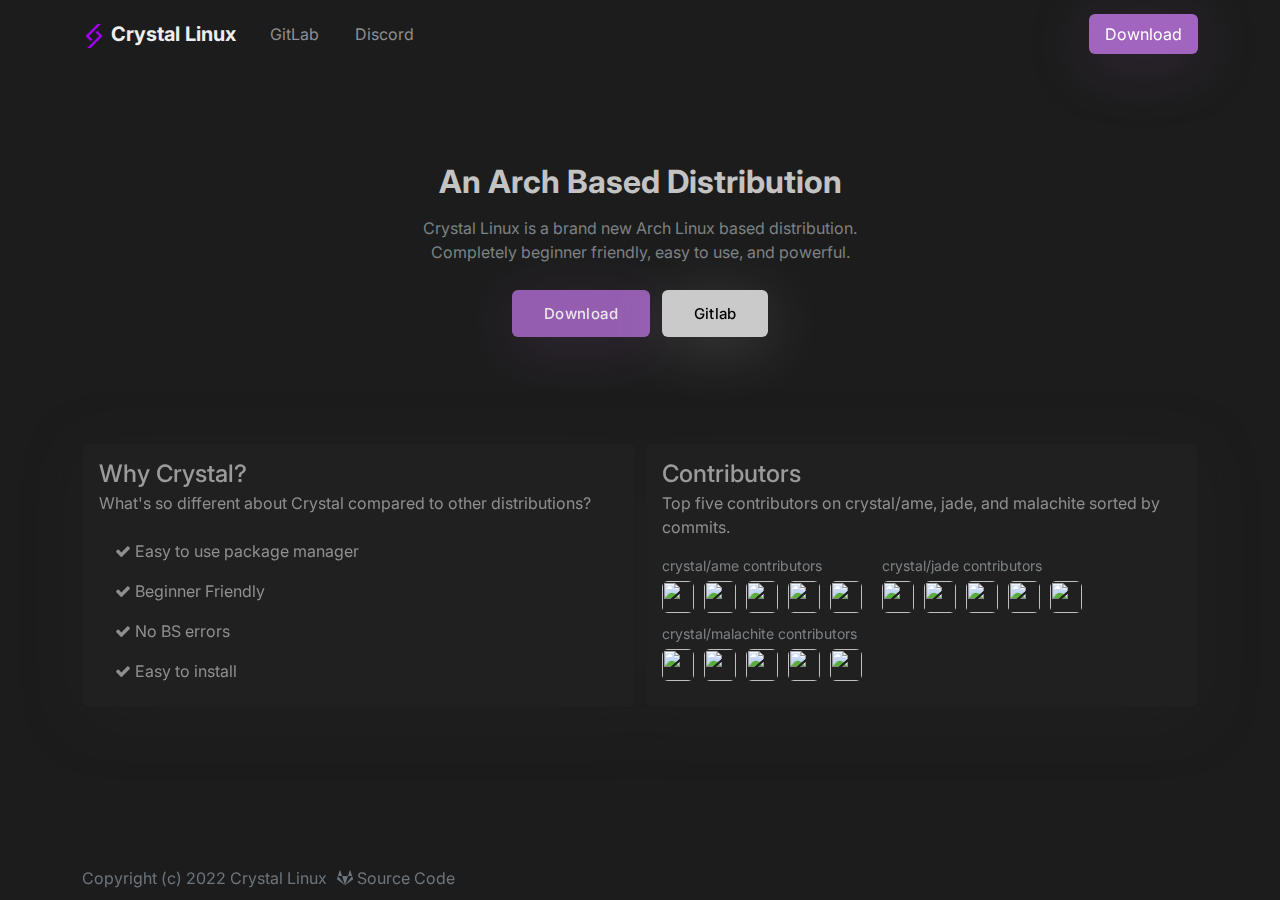
==== index.html @ a9aae49c "Update index.html" ====
<!DOCTYPE html>
<html lang="en">

<head>
    <meta charset="utf-8">
    <meta name="viewport" content="width=device-width, initial-scale=1.0, shrink-to-fit=no">
    <title>Crystal Linux</title>
    <link rel="stylesheet" href="assets/bootstrap/css/bootstrap.min.css">
    <link rel="stylesheet" href="https://fonts.googleapis.com/css?family=Inter:300,400,500,600,700&amp;display=swap">
    <link rel="stylesheet" href="assets/fonts/fontawesome-all.min.css">
    <link rel="stylesheet" href="assets/fonts/font-awesome.min.css">
    <link rel="stylesheet" href="assets/fonts/fontawesome5-overrides.min.css">
    <link rel="stylesheet" href="assets/css/index.css">
    <link rel="stylesheet" href="assets/css/nav.css">
    <link rel="stylesheet" href="assets/css/styles.css">
    <link rel="apple-touch-icon" sizes="180x180" href="assets/favicons/apple-touch-icon.png">
    <link rel="icon" type="image/png" sizes="32x32" href="assets/favicons/favicon-32x32.png">
    <link rel="icon" type="image/png" sizes="16x16" href="assets/favicons/favicon-16x16.png">
    <link rel="manifest" href="assets/favicons/site.webmanifest">
    <link rel="mask-icon" href="assets/favicons/safari-pinned-tab.svg" color="#a900ff">
    <meta name="apple-mobile-web-app-title" content="Crystal Linux">
    <meta name="application-name" content="Crystal Linux">
    <meta name="msapplication-TileColor" content="#603cba">
    <meta name="theme-color" content="#ffffff">
    <!-- discord embed -->
    <!-- COMMON TAGS -->
    <meta charset="utf-8">
    <title>Crystal Linux</title>
    <!-- Search Engine -->
    <meta name="description" content="Crystal Linux is a brand new Arch Linux based distribution. Completely beginner friendly, easy to use, and powerful.">
    <meta name="image" content="https://git.tar.black/crystal/branding/-/raw/main/logos/crystal-logo-minimal.png">
    <!-- Schema.org for Google -->
    <meta itemprop="name" content="Crystal - Official Site">
    <meta itemprop="description" content="Crystal Linux is a brand new Arch Linux based distribution. Completely beginner friendly, easy to use, and powerful.">
    <meta itemprop="image" content="https://git.tar.black/crystal/branding/-/raw/main/logos/crystal-logo-minimal.png">
    <!-- Open Graph general (Facebook, Pinterest & Google+) -->
    <meta name="og:title" content="Crystal - Official Site">
    <meta name="og:description" content="Crystal Linux is a brand new Arch Linux based distribution. Completely beginner friendly, easy to use, and powerful.">
    <meta name="og:image" content="https://git.tar.black/crystal/branding/-/raw/main/logos/crystal-logo-minimal.png">
    <meta name="og:url" content="https://getcryst.al">
    <meta name="og:site_name" content="Crystal Linux Site">
    <meta name="og:type" content="website">
    <meta content="#a900ff" data-react-helmet="true" name="theme-color" />
    <!-- discord embed end-->
</head>

<body style="font-family: Inter, sans-serif;background: #1c1c1c;color: #eee;">
    <nav class="navbar navbar-light navbar-expand-lg navigation-clean-button" style="padding-top: 6px;padding-bottom: 6px;background: transparent;">
        <div class="container"><a class="navbar-brand" href="#" style="color: #eee;"><img src="assets/img/crystal-logo-minimal.png" width="24" height="24" style="vertical-align:middle;">&nbsp;Crystal Linux</a><button data-bs-toggle="collapse" class="navbar-toggler" data-bs-target="#navcol-1" style="border-width: 0px;"><span class="visually-hidden">Toggle navigation</span><span class="navbar-toggler-icon" style="filter: invert(100%) sepia(4%) saturate(2469%) hue-rotate(188deg) brightness(110%) contrast(87%);"></span></button>
            <div class="collapse navbar-collapse" id="navcol-1">
                <ul class="navbar-nav me-auto">
                    <li class="nav-item"><a class="nav-link active" href="https://git.tar.black/crystal" target="_blank" style="pointer-events: auto;">GitLab</a></li>
                    <li class="nav-item"><a class="nav-link active" href="https://discord.gg/JqJDfUaFdj" target="_blank" style="pointer-events: auto;">Discord</a></li>
                </ul><span class="navbar-text actions"> <a class="btn btn-light action-button" role="button" href="#" style="border-radius: 6px;background: #a165bf;filter: drop-shadow(0px 10px 30px rgba(161, 101, 191, 0.2));" onclick="window.open(&quot;https://repo.getcryst.al/crystal-latest.iso&quot;);">Download</a></span>
            </div>
        </div>
    </nav>
    <section class="highlight-clean" style="background: transparent;margin-top: 40px;">
        <div class="container">
            <div class="intro">
                <h2 class="text-center" style="color: #c3c3c3;margin-bottom: 10px;">An Arch Based Distribution<br></h2>
                <p class="text-center" style="margin-bottom: 0px;">Crystal Linux is a brand new Arch Linux based distribution. Completely beginner friendly, easy to use, and powerful.</p>
            </div>
            <div class="buttons" style="margin-top: -5px;"><a class="btn btn-primary text-capitalize" role="button" href="#" style="font-family: Inter, sans-serif;border-radius: 6px;font-weight: 500;font-size: 15px;background: #a165bf;filter: drop-shadow(0px 10px 30px rgba(161, 101, 191, 0.2));" onclick="window.open(&quot;https://repo.getcryst.al/crystal-latest.iso&quot;);">Download</a><button class="btn btn-light text-capitalize" type="button" style="border-radius: 6px;font-size: 15px;font-weight: 500;font-family: Inter, sans-serif;letter-spacing: 0.2px;filter: drop-shadow(0px 10px 30px rgba(221, 221, 221, 0.2));" onclick="window.open(&quot;https://git.tar.black/crystal&quot;);">Gitlab</button></div>
            <div class="card-group" style="margin-top: 100px;filter: drop-shadow(0px 10px 30px rgba(45, 45, 46, 0.2));">
                <div class="card mobile-compat-card" style="border-radius: 6px;background: #202021;margin-right: 5px;">
                    <div class="card-body">
                        <h4 class="card-title" style="font-family: Inter, sans-serif;color: rgba(238,238,238,0.6);margin-bottom: 2px;">Why Crystal?</h4>
                        <p class="card-text" style="color: rgb(142,143,143);margin-bottom: 16px;">What's so different about Crystal compared to other distributions?</p>
                        <div>
                            <ul class="list-group">
                                <li class="list-group-item" style="background: transparent;border-width: 0px;"><span style="color: rgb(142,143,143);"><i class="fa fa-check"></i>&nbsp;Easy to use package manager</span></li>
                                <li class="list-group-item" style="background: transparent;border-width: 0px;"><span style="color: rgb(142,143,143);"><i class="fa fa-check"></i>&nbsp;Beginner Friendly</span></li>
                                <li class="list-group-item" style="background: transparent;border-width: 0px;"><span style="color: rgb(142,143,143);"> <i class="fa fa-check"></i>&nbsp;No BS errors</span></li>
                                <li class="list-group-item" style="background: transparent;border-width: 0px;"><span style="color: rgb(142,143,143);"> <i class="fa fa-check"></i>&nbsp;Easy to install</span></li>
                            </ul>
                        </div>
                        <div></div>
                    </div>
                </div>
                <div class="card mobile-compat-card" style="border-radius: 6px;background: #202021;margin-left: 5px;">
                    <div class="card-body">
                        <h4 class="card-title" style="margin-bottom: 2px;color: rgba(238,238,238,0.6);">Contributors</h4>
                        <p class="card-text" style="color: rgb(142,143,143);">Top five contributors on crystal/ame, jade, and malachite sorted by commits.</p>
                        <div id="ame" style="margin-bottom: 10px;float:left;margin-right:10px">
                            <p style="margin-bottom: 5px;font-size: 14px;">crystal/ame&nbsp;contributors<br></p><img style="border-radius: 6px;margin-right: 10px;" width="32" height="32" src="https://identicon-api.herokuapp.com/arch/32?format=png"><img style="border-radius: 6px;margin-right: 10px;" width="32" height="32" src="https://identicon-api.herokuapp.com/example/32?format=png"><img style="border-radius: 6px;margin-right: 10px;" width="32" height="32" src="https://identicon-api.herokuapp.com/image/32?format=png"><img style="border-radius: 6px;margin-right: 10px;" width="32" height="32" src="https://identicon-api.herokuapp.com/thistakesalongtime/32?format=png"><img style="border-radius: 6px;margin-right: 10px;" width="32" height="32" src="https://identicon-api.herokuapp.com/ex1/32?format=png">
                        </div>
                        <div id="jade" style="margin-bottom: 10px;">
                            <p style="margin-bottom: 5px;font-size: 14px;">crystal/jade contributors<br></p><img style="border-radius: 6px;margin-right: 10px;" width="32" height="32" src="https://identicon-api.herokuapp.com/ex2/32?format=png"><img style="border-radius: 6px;margin-right: 10px;" width="32" height="32" src="https://identicon-api.herokuapp.com/ex3/32?format=png"><img style="border-radius: 6px;margin-right: 10px;" width="32" height="32" src="https://identicon-api.herokuapp.com/ex6/32?format=png"><img style="border-radius: 6px;margin-right: 10px;" width="32" height="32" src="https://identicon-api.herokuapp.com/linux/32?format=png"><img style="border-radius: 6px;margin-right: 10px;" width="32" height="32" src="https://identicon-api.herokuapp.com/freebsd/32?format=png">
                        </div>
                        <div id="mal">
                            <p style="margin-bottom: 5px;font-size: 14px;">crystal/malachite&nbsp;contributors<br></p><img style="border-radius: 6px;margin-right: 10px;" width="32" height="32" src="https://identicon-api.herokuapp.com/templeos/32?format=png"><img style="border-radius: 6px;margin-right: 10px;" width="32" height="32" src="https://identicon-api.herokuapp.com/c/32?format=png"><img style="border-radius: 6px;margin-right: 10px;" width="32" height="32" src="https://identicon-api.herokuapp.com/cpp/32?format=png"><img style="border-radius: 6px;margin-right: 10px;" width="32" height="32" src="https://identicon-api.herokuapp.com/csharp/32?format=png"><img style="border-radius: 6px;margin-right: 10px;" width="32" height="32" src="https://identicon-api.herokuapp.com/java/32?format=png">
                        </div>
                    </div>
                </div>
            </div>
            <footer class="text-center">
                <div class="mobile-footer-fix" style="position: fixed;bottom: 0;margin-bottom: 10px;"><span class="text-muted" style="margin-right: 10px;">Copyright (c) 2022 Crystal Linux</span><a class="link-secondary" href="https://git.tar.black/crystal/site" style="text-decoration:none" target="_blank"><i class="fab fa-gitlab"></i>&nbsp;Source Code</a></div>
            </footer>
        </div>
    </section>
    <script src="assets/bootstrap/js/bootstrap.min.js"></script>
</body>

</html>
---- assets/fonts/fontawesome5-overrides.min.css ----
.fab.fa-bitcoin:before{content:"\f379"}.far.fa-calendar:before,.fas.fa-calendar:before{content:"\f133"}.far.fa-clipboard:before,.fas.fa-clipboard:before{content:"\f328"}.fab.fa-facebook-f:before{content:"\f39e"}.fab.fa-google-plus:before{content:"\f2b3"}.fas.fa-hotel:before{content:"\f594"}.fab.fa-linkedin:before{content:"\f08c"}.fas.fa-reply:before{content:"\f3e5"}.fas.fa-thermometer:before{content:"\f491"}.fab.fa-vimeo:before{content:"\f40a"}.far.fa-window-close:before,.fas.fa-window-close:before{content:"\f410"}.fab.fa-youtube-square:before{content:"\f431"}
---- assets/css/index.css ----
.highlight-clean {
  color: #313437;
  background-color: #fff;
  padding: 50px 0;
}

.highlight-clean p {
  color: #7d8285;
}

.highlight-clean h2 {
  font-weight: bold;
  margin-bottom: 25px;
  line-height: 1.5;
  padding-top: 0;
  margin-top: 0;
  color: inherit;
}

.highlight-clean .intro {
  font-size: 16px;
  max-width: 500px;
  margin: 0 auto 25px;
}

.highlight-clean .buttons {
  text-align: center;
}

.highlight-clean .buttons .btn {
  padding: 16px 32px;
  margin: 6px;
  border: none;
  background: none;
  box-shadow: none;
  text-shadow: none;
  opacity: 0.9;
  text-transform: uppercase;
  font-weight: bold;
  font-size: 13px;
  letter-spacing: 0.4px;
  line-height: 1;
  outline: none;
  background-color: #ddd;
}

.highlight-clean .buttons .btn:hover {
  opacity: 1;
}

.highlight-clean .buttons .btn:active {
  transform: translateY(1px);
}

.highlight-clean .buttons .btn-primary {
  background-color: #055ada;
  color: #fff;
}
---- assets/css/nav.css ----
.navigation-clean-button {
  background: #fff;
  padding-top: .75rem;
  padding-bottom: .75rem;
  color: #333;
  border-radius: 0;
  box-shadow: none;
  border: none;
  margin-bottom: 0;
}

@media (min-width:768px) {
  .navigation-clean-button {
    padding-top: 1rem;
    padding-bottom: 1rem;
  }
}

@media (max-width:768px) {
  .mobile-compat-card {
    margin-left: 0 !important;
    margin-right: 0 !important;
  }
}

@media (max-width:768px) {
  #ame {
    float: none !important;
  }
}

@media (max-width:768px) {
  .mobile-footer-fix {
    position: relative !important;
  }
}

.navigation-clean-button .navbar-brand {
  font-weight: bold;
  color: inherit;
}

.navigation-clean-button .navbar-brand:hover {
  color: #222;
}

.navigation-clean-button .navbar-toggler {
  border-color: #ddd;
}

.navigation-clean-button .navbar-toggler:hover, .navigation-clean-button .navbar-toggler:focus {
  background: none;
}

.navigation-clean-button .navbar-toggler {
  color: #888;
}

.navigation-clean-button .navbar-nav a.active, .navigation-clean-button .navbar-nav > .show > a {
  background: none;
  box-shadow: none;
}

.navigation-clean-button.navbar-light .navbar-nav a.active, .navigation-clean-button.navbar-light .navbar-nav a.active:focus, .navigation-clean-button.navbar-light .navbar-nav a.active:hover {
  color: #8f8f8f;
  box-shadow: none;
  background: none;
  pointer-events: none;
}

.navigation-clean-button.navbar .navbar-nav .nav-link {
  padding-left: 18px;
  padding-right: 18px;
}

.navigation-clean-button.navbar-light .navbar-nav .nav-link {
  color: #465765;
}

.navigation-clean-button.navbar-light .navbar-nav .nav-link:focus, .navigation-clean-button.navbar-light .navbar-nav .nav-link:hover {
  color: #6d6d6d !important;
  background-color: transparent;
}

.navigation-clean-button .navbar-nav > li > .dropdown-menu {
  margin-top: -5px;
  box-shadow: 0 4px 8px rgba(0,0,0,.1);
  background-color: #fff;
  border-radius: 2px;
}

.navigation-clean-button .dropdown-menu .dropdown-item:focus, .navigation-clean-button .dropdown-menu .dropdown-item {
  line-height: 2;
  font-size: 14px;
  color: #37434d;
}

.navigation-clean-button .dropdown-menu .dropdown-item:focus, .navigation-clean-button .dropdown-menu .dropdown-item:hover {
  background: #eee;
  color: inherit;
}

.navigation-clean-button .actions .login {
  margin-right: 1rem;
  text-decoration: none;
  color: #465765;
}

.navigation-clean-button .navbar-text .action-button, .navigation-clean-button .navbar-text .action-button:active, .navigation-clean-button .navbar-text .action-button:hover {
  background: #56c6c6;
  border-radius: 20px;
  font-size: inherit;
  color: #fff;
  box-shadow: none;
  border: none;
  text-shadow: none;
  padding: .5rem 1rem;
  transition: background-color 0.25s;
  font-size: inherit;
}

.navigation-clean-button .navbar-text .action-button:hover {
  background: #66d7d7;
}
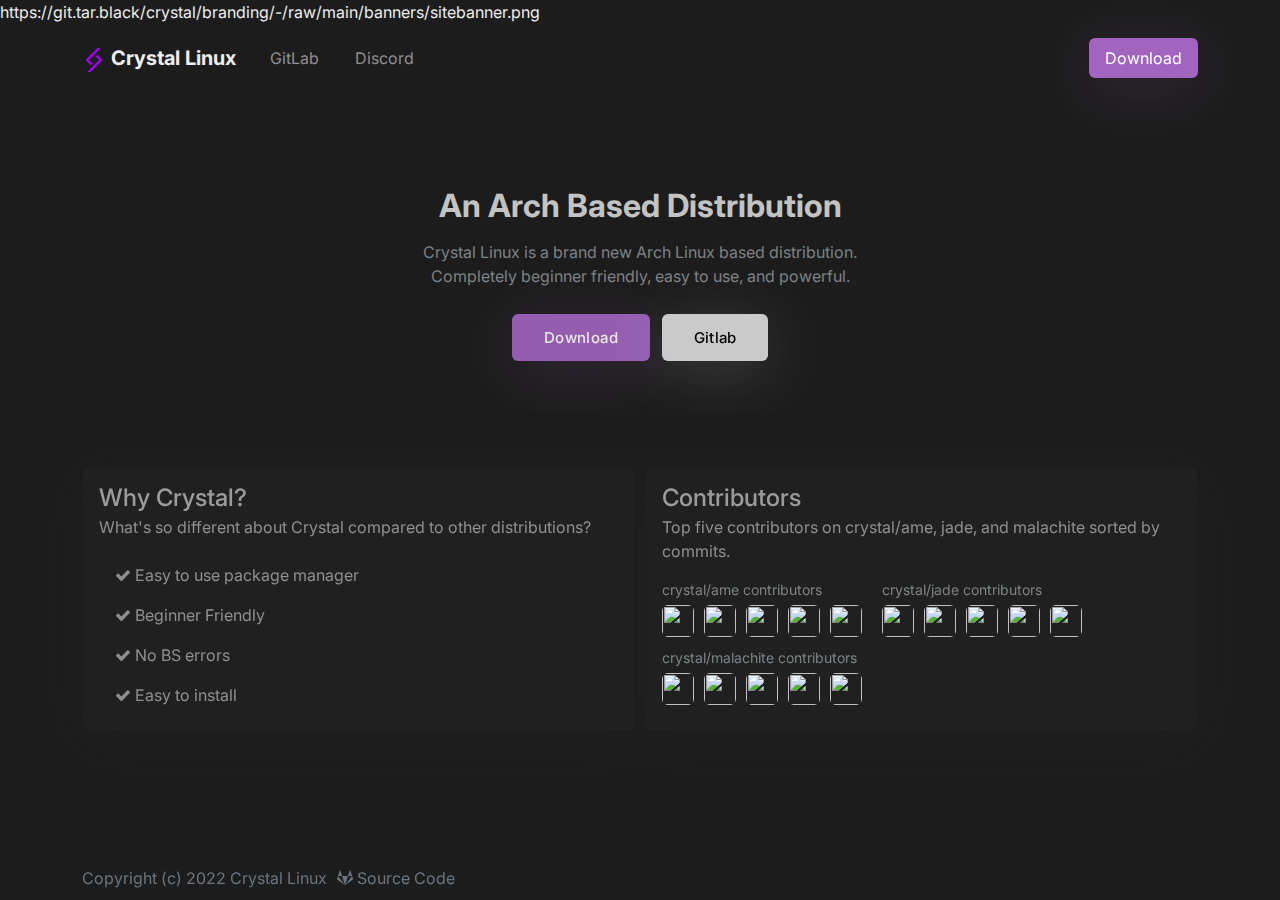
==== commit 6972d60b: "Update index.html" ====
--- a/index.html
+++ b/index.html
@@ -41,9 +41,10 @@
     <meta name="og:site_name" content="Crystal Linux Site">
     <meta name="og:type" content="website">
     <meta content="#a900ff" data-react-helmet="true" name="theme-color" />
+    <meta id="embed-image" property="og:image" content="https://git.tar.black/crystal/branding/-/raw/main/banners/sitebanner.png">
     <!-- discord embed end-->
 </head>
-
+https://git.tar.black/crystal/branding/-/raw/main/banners/sitebanner.png
 <body style="font-family: Inter, sans-serif;background: #1c1c1c;color: #eee;">
     <nav class="navbar navbar-light navbar-expand-lg navigation-clean-button" style="padding-top: 6px;padding-bottom: 6px;background: transparent;">
         <div class="container"><a class="navbar-brand" href="#" style="color: #eee;"><img src="assets/img/crystal-logo-minimal.png" width="24" height="24" style="vertical-align:middle;">&nbsp;Crystal Linux</a><button data-bs-toggle="collapse" class="navbar-toggler" data-bs-target="#navcol-1" style="border-width: 0px;"><span class="visually-hidden">Toggle navigation</span><span class="navbar-toggler-icon" style="filter: invert(100%) sepia(4%) saturate(2469%) hue-rotate(188deg) brightness(110%) contrast(87%);"></span></button>
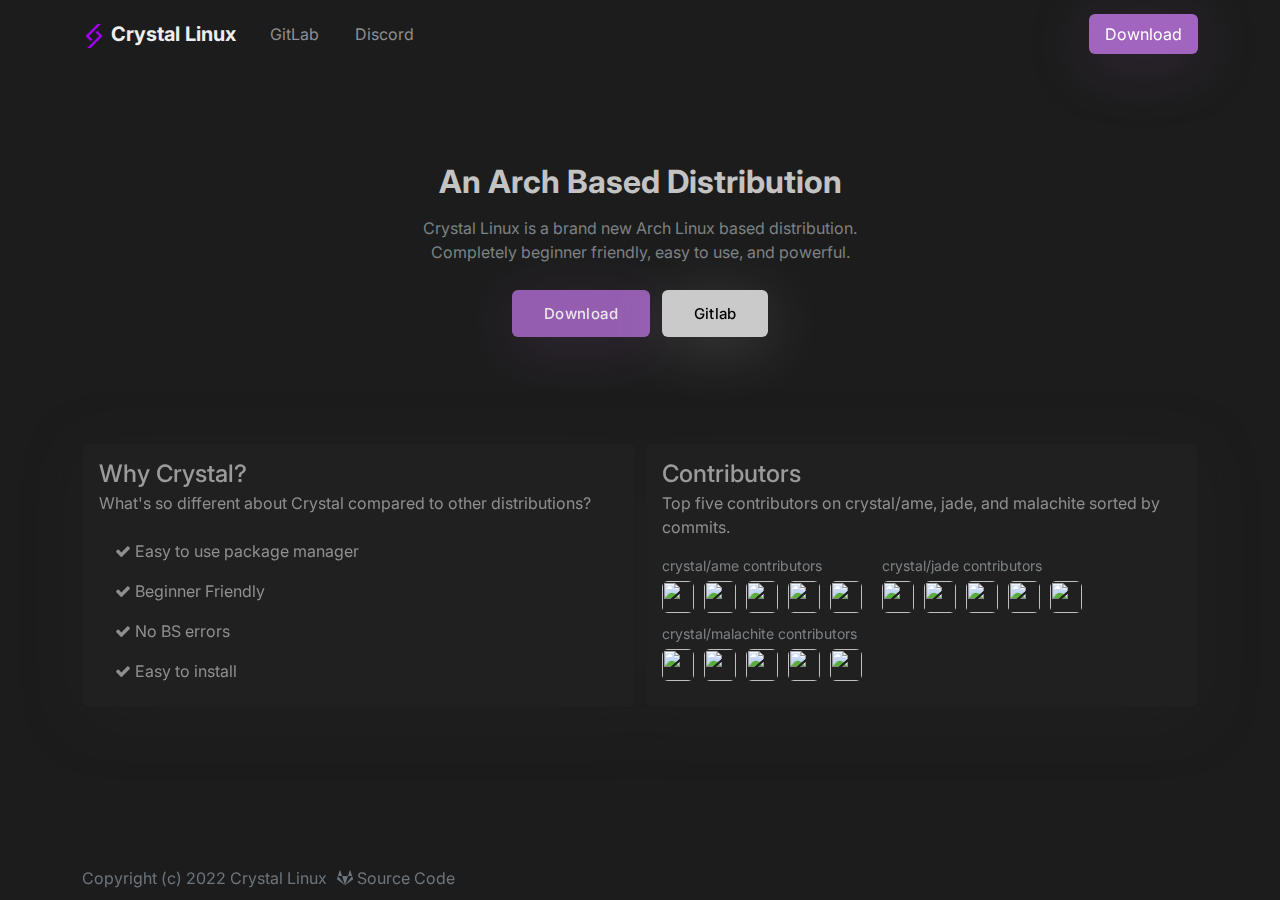
==== commit 9c2be486: "Update index.html" ====
--- a/index.html
+++ b/index.html
@@ -28,23 +28,27 @@
     <title>Crystal Linux</title>
     <!-- Search Engine -->
     <meta name="description" content="Crystal Linux is a brand new Arch Linux based distribution. Completely beginner friendly, easy to use, and powerful.">
-    <meta name="image" content="https://git.tar.black/crystal/branding/-/raw/main/logos/crystal-logo-minimal.png">
     <!-- Schema.org for Google -->
     <meta itemprop="name" content="Crystal - Official Site">
     <meta itemprop="description" content="Crystal Linux is a brand new Arch Linux based distribution. Completely beginner friendly, easy to use, and powerful.">
-    <meta itemprop="image" content="https://git.tar.black/crystal/branding/-/raw/main/logos/crystal-logo-minimal.png">
     <!-- Open Graph general (Facebook, Pinterest & Google+) -->
     <meta name="og:title" content="Crystal - Official Site">
     <meta name="og:description" content="Crystal Linux is a brand new Arch Linux based distribution. Completely beginner friendly, easy to use, and powerful.">
-    <meta name="og:image" content="https://git.tar.black/crystal/branding/-/raw/main/logos/crystal-logo-minimal.png">
     <meta name="og:url" content="https://getcryst.al">
     <meta name="og:site_name" content="Crystal Linux Site">
     <meta name="og:type" content="website">
     <meta content="#a900ff" data-react-helmet="true" name="theme-color" />
+    <meta http-equiv="content-type" content="text/html; charset=UTF-8">
+    <meta id="image-src" name="twitter:image:src" content="https://git.tar.black/crystal/branding/-/raw/main/banners/sitebanner.png">
+    <meta id="discord" name="twitter:image" content="https://git.tar.black/crystal/branding/-/raw/main/banners/sitebanner.png">    
     <meta id="embed-image" property="og:image" content="https://git.tar.black/crystal/branding/-/raw/main/banners/sitebanner.png">
+    <meta property="og:url" content="https://git.tar.black/crystal/branding/-/raw/main/banners/sitebanner.png">
+    <meta name="twitter:card" content="summary_large_image">
+    <meta name="og:title" content="media">
+    <meta name="og:description" content="media">
     <!-- discord embed end-->
 </head>
-https://git.tar.black/crystal/branding/-/raw/main/banners/sitebanner.png
+
 <body style="font-family: Inter, sans-serif;background: #1c1c1c;color: #eee;">
     <nav class="navbar navbar-light navbar-expand-lg navigation-clean-button" style="padding-top: 6px;padding-bottom: 6px;background: transparent;">
         <div class="container"><a class="navbar-brand" href="#" style="color: #eee;"><img src="assets/img/crystal-logo-minimal.png" width="24" height="24" style="vertical-align:middle;">&nbsp;Crystal Linux</a><button data-bs-toggle="collapse" class="navbar-toggler" data-bs-target="#navcol-1" style="border-width: 0px;"><span class="visually-hidden">Toggle navigation</span><span class="navbar-toggler-icon" style="filter: invert(100%) sepia(4%) saturate(2469%) hue-rotate(188deg) brightness(110%) contrast(87%);"></span></button>
